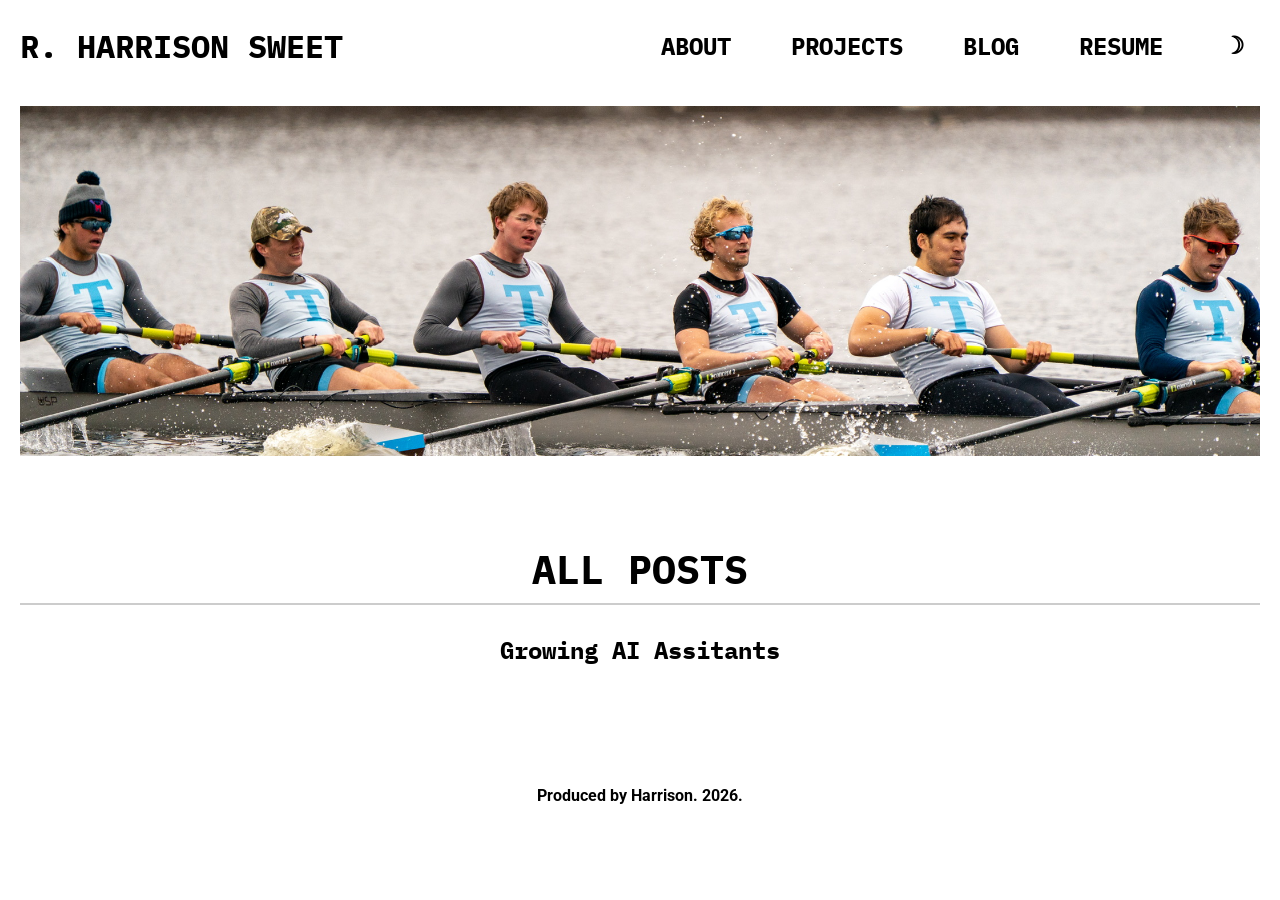
==== blog.html @ 45eb8682 "Blog Addition" ====
<!DOCTYPE html>
<html lang="en">
<head>
    <meta charset="UTF-8">
    <meta name="viewport" content="width=device-width, initial-scale=1.0">
    <title>R. Harrison Sweet | Blog</title>
    <link rel="icon" type="image/svg+xml" href="images/favicon.svg">
    <link rel="stylesheet" href="assets/css/main.css">
    <script src="assets/js/theme.js" defer></script>
</head>
<body>
    <div class="container">
        <!-- Header & Nav -->
        <header class="header">
            <a href="index.html" class="header__home-link">
                <div class="header__logo">R. HARRISON SWEET</div>
            </a>
            <nav id="top" class="nav">
                <a href="index.html" class="nav__link">ABOUT</a>
                <a href="projects.html" class="nav__link">PROJECTS</a>
                <a href="blog.html" class="nav__link nav__link--active">BLOG</a>
                <a href="assets/docs/SweetHarrisonCV.pdf" class="nav__link" target="_blank" rel="noopener noreferrer">RESUME</a>
                <button id="theme-toggle" class="nav__link" style="background: none; border: none; cursor: pointer;">&#x263D;</button>
            </nav>
        </header>

        <main>
            <!-- Hero -->
            <img class="hero__image" src="assets/images/Rowing_Clean.jpeg" alt="Rowing competition banner" />

            <section class="project">
                <h2 class="project__title">ALL POSTS</h2>
                
                <!-- This empty list will be populated by JavaScript -->
                <ul class="project__list" id="blog-feed">
                    <li>Loading posts...</li>
                </ul>
            </section>
        </main>

        <footer class="footer">Produced by Harrison. 2026.</footer>
    </div>
    <!-- Script to fetch the JSON and build the feed -->
    <script>
        document.addEventListener("DOMContentLoaded", () => {
            fetch('assets/js/blog_index.json')
                .then(response => response.json())
                .then(posts => {
                    const feed = document.getElementById('blog-feed');
                    feed.innerHTML = ''; // Clear loading text
                    
                    posts.forEach((post, index) => {
                        const li = document.createElement('li');
                        // Points to a single post template, passing the filename in the URL
                        li.innerHTML = `<a href="post.html?file=${encodeURIComponent(post.file)}">${post.title}</a>`;
                        feed.appendChild(li);
                    });
                })
                .catch(error => {
                    console.error('Error loading blog posts:', error);
                    document.getElementById('blog-feed').innerHTML = '<li>Error loading posts.</li>';
                });
        });
    </script>
</body>
</html>
---- assets/css/main.css ----
/* =================================
   GLOBAL VARIABLES
   ================================= */
:root {
    /* General Colors */
    --color-bg: #ffffff;
    --color-text: #000000;
    --color-text-muted: #555555;
    --color-accent: #0056b3;
    --color-border: #cccccc;

    /* Code Colors */
    --color-code-bg: #f0f0f0;
    --color-pre-bg: #1a1a1a;

    /* Graph Colors */
    --color-edge: #0056b3;
    --color-edge-text: #0056b3;
    --color-node-bg: #ffffff;
    --color-node-stroke: #0056b3;
    --color-node-text: #333333;
    --cluster-fill: #e6f2ff;
    --cluster-stroke: #8cb3d9;
    --cluster-span: #0056b3;
    --color-link: #0056b3;

    --font-mono: 'IBM Plex Mono', monospace;
    --font-sans: 'Roboto', sans-serif;

    --max-width-global: 1440px;
    --max-width-content: 1105px;
}

body[data-theme="dark"] {
    /* General Colors */
    --color-bg: #121212;
    --color-text: #e0e0e0;
    --color-text-muted: #a0a0a0;
    --color-accent: #ff4d4d;
    --color-border: #333333;

    /* Code Colors */
    --color-code-bg: #2a2a2a;
    --color-pre-bg: #f0f0f0;

    /* Graph Colors */
    --color-edge: #ff4d4d;
    --color-edge-text: #ff4d4d;
    --color-node-bg: #1e293b;
    --color-node-stroke: #ff4d4d;
    --color-node-text: #e0e0e0;
    --cluster-fill: #331414;
    --cluster-stroke: #b33636;
    --cluster-span: #ff4d4d;
    --color-link: #ff4d4d;
}

/* =================================
   BASE BLOCK
   ================================= */
body {
    margin: 0;
    font-family: var(--font-mono);
    background-color: var(--color-bg);
    color: var(--color-text);
    overflow-x: hidden;
}

.container {
    width: 100%;
    max-width: var(--max-width-global);
    margin: 0 auto;
    padding: 0 20px;
    box-sizing: border-box;
}

a, a:visited {
    color: var(--color-link);
    text-decoration: none;
    border-bottom: 1px solid var(--color-link);
    transition: all 0.3 ease;

    &:hover {
        color: var(--color-text);
        border-bottom-color: var(--color-text);
    }
}

/* =================================
   HEADER & NAV BLOCK
   ================================= */
.header {
    display: flex;
    justify-content: space-between;
    align-items: center;
    flex-wrap: wrap;
    padding: 20px 0;
    gap: 20px;

    & .header__home-link {
        text-decoration: none;
        color: var(--color-text);
        border-bottom: none;
    }

    & .header__logo {
        font-size: 2rem;
        font-weight: 700;
        text-align: center;
        flex-grow: 1;
        color: var(--color-text);
        text-decoration: none;
    }
}

.nav {
    display: flex;
    gap: 30px;
    width: 100%;
    justify-content: center;
    flex-wrap: wrap;

    & .nav__link {
        text-decoration: none;
        color: var(--color-text);
        font-size: 1.5rem;
        font-weight: 700;
        padding: 10px 15px;
        transition: color 0.3s ease;
        border-bottom: none;

        &:hover {
        color: var(--color-text-muted);
        }

        & .nav__link--active {
            border-bottom: 4px solid var(--color-text);
        }
    }
}

/* =================================
   HERO BLOCK
   ================================= */
.hero__image {
    width: 100%;
    height: 350px;
    object-fit: cover;
    object-position: 100% 60%;
    display: block;
    margin: 14px 0;
}

/*=============================== 
   ABOUT BLOCK
   ============================== */
.about {
    padding: 50px 0;
    text-align: center;

    & .about__header {
        /* display: inline-block; */
        background: var(--color-bg);
        border-radius: 10px;
        margin-bottom: 40px;
        position: relative;
        z-index: 2;
    }

    & .about__title {
        font-size: 2.5rem;
        font-weight: 700;
        width: 100%;
        margin-bottom: 20px;
        border-bottom: 2px solid #ccc;
        padding-bottom: 0.5rem;
    }

    & .about__content {
        display: flex;
        align-items: center;
        gap: 40px;
        flex-wrap: wrap;
        text-align: left;
    }

    & .about__image-wrapper {
        flex: 1 1 400px;
        display: flex;
        justify-content: center;
    }

    & .about__image {
        width: 100%;
        max-width: 438px;
        height: 600px;
        object-fit: cover;
        object-position: 40% 20%;
        border-radius: 10px;
        outline: 4px solid var(--color-text);
        outline-offset: -4px;
    }

    & .about__text {
        flex: 1 1 600px;
        font-size: 1.25rem;
        font-weight: 700;
        line-height: 1.6;
    }
}

/* =================================
   PROJECT BLOCK
   ================================= */
.project {
    text-align: center;
    padding: 40px 0;

    & .project__title {
        font-size: 2.5rem;
        margin-bottom: 20px;
        border-bottom: 2px solid #ccc;
        padding-bottom: 0.5rem;
    }

    & .project__title__banner {
            background-color: var(--color-text);
            color: var(--color-bg);
            padding: 20px 40px;
            width: 100%;
            box-sizing: border-box;
            text-align: center;

            & h3 {
                margin: 0;
                font-size: 2.5rem
            }
        }

    & .project__list {
        list-style: none;
        padding: 0;
        font-size: 1.5rem;
        line-height: 1.8;
        font-weight: 700;

        & a, & a:visited {
            color: var(--color-text);
            text-decoration: none;
            transition: color 0.3s ease;
            border-bottom: none;
        }
    }

    & .project__section {
        padding: 50px 0;
        display: flex;
        flex-direction: column;
        align-items: center;
        gap: 40px;
    }

    & .project__back-link, & .project__back-link:visited {
        font-family: var(--font-sans);
        font-weight: 700;
        font-size: 1rem;
        color: var(--color-text-muted);
        text-decoration: none;
        padding: 10px 15px;
        border: 2px solid var(--color-border);
        border-radius: 8px;
        transition: all 0.3s ease;

        &:hover {
            background-color: var(--color-code-bg);
            color: var(--color-text);
            border-color: #aaa;
        }
    }
}

/* =================================
   MARKDOWN BLOCK
   ================================= */
.markdown {
    min-width: 0;
    max-width: 95vw;
    overflow-wrap: break-word;
    text-align: left;

    & p {
        font-size: 1.25rem;
        line-height: 1.6;
        font-weight: 700;
        max-width: var(--max-width-content);
        margin-bottom: 20px;
    }

    & h1, & h2, & h3 {
        font-size: 2rem;
        padding-bottom: 10px;
        margin-top: 40px;
        margin-bottom: 20px;
        width: 100%;
        max-width: var(--max-width-content);
    }

    & h1, & h2 {
        border-bottom: 2px solid var(--color-border);
    }

    & h3 {
        font-size: 1.5rem;
    }

    & ul, & ol {
        font-size: 1.2rem;
        line-height: 1.8;
        padding-left: 40px;
        margin-bottom: 20px;
        max-width: var(--max-width-content);
    }

    & li {
        margin-bottom: 10px;
    }

    & code {
        font-family: var(--font-mono);
        background-color: var(--color-code-bg);
        padding: 2px 6px;
        border-radius: 4px;
        font-size: 0.9em;
    }

    & pre {
        background-color: var(--color-pre-bg);
        color: var(--color-bg);
        padding: 20px;
        border-radius: 8px;
        max-width: 100%;
        box-sizing: border-box;
        margin-bottom: 20px;

        & code {
            background-color: transparent;
            padding: 0;
            color: inherit;
            display: block;
            overflow-x: auto;
        }

        & svg {
            display: block;
            margin: 0 auto;
            max-width: 100%;

            & .edgePath path, & .edgePath .path, & .flowchart-link {
                stroke: var(--color-edge) !important;
                stroke-width: 2px !important;
            }

            & marker path, & marker polygon {
                fill: var(--color-edge) !important;
                stroke: var(--color-edge) !important;
            }

            & .edgeLabel, & .edgeLabel div, & .edgeLabel span {
                background-color: transparent !important;
                color: var(--color-edge-text) !important;

                -webkit-text-stroke: 5px var(--color-bg);
                paint-order: stroke fill;
            }

            & .node rect, & .node circle, & .node ellipse, & .node polygon, & .node path {
                fill: var(--color-node-bg) !important;
                stroke: var(--color-node-stroke) !important;
                stroke-width: 2px !important;
            }

            & .node .label, & .node span, & .node text {
                color: var(--color-node-text) !important;
                fill: var(--color-node-text) !important;
                font-weight: 600 !important;
            }
        }
    }

    & pre:has(svg) {
        background-color: transparent;
        padding: 0;
    }

    & blockquote {
        border-left: 4px solid var(--color-text);
        margin: 0 0 20px 0;
        padding-left: 20px;
        font-style: italic;
        color: var(--color-text-muted);
        max-width: var(--max-width-content);
    }

    & strong, & b {
        color: var(--color-accent);
    }

    & img {
        width: 100%;
        max-width: var(--max-width-content);
        height: auto;
        outline: 4px solid var(--color-text);
        display: block;
        margin: 30px auto;
    }
}

.cluster rect {
    fill: var(--cluster-fill) !important;
    stroke: var(--cluster-stroke) !important;
    stroke-width: 2px !important;
}

.cluster-label text, 
.cluster-label span,
.cluster-label div {
    fill: var(--cluster-span) !important;
    color: var(--cluster-span) !important;
    font-weight: 700 !important;

    -webkit-text-stroke: 5px var(--color-bg);
    paint-order: stroke fill;
}

/* =========================================
   UI ELEMENTS & FOOTER
   ========================================= */
.footer {
    text-align: center;
    padding: 20px 0;
    margin-top: 30px;
    font-family: var(--font-sans);
    font-size: 1rem;
    font-weight: 700;
}

/* ibm-plex-mono-700 - latin */
@font-face {
  font-display: swap;
  font-family: 'IBM Plex Mono';
  font-style: normal;
  font-weight: 700;
  src: url('../fonts/ibm-plex-mono-v20-latin-700.woff2') format('woff2');
}

/* roboto-700 - latin */
@font-face {
  font-display: swap; /* Check https://developer.mozilla.org/en-US/docs/Web/CSS/@font-face/font-display for other options. */
  font-family: 'Roboto';
  font-style: normal;
  font-weight: 700;
  src: url('../fonts/roboto-v51-latin-700.woff2') format('woff2'); /* Chrome 36+, Opera 23+, Firefox 39+, Safari 12+, iOS 10+ */
}

/* =========================================
   MEDIA QUERIES
   ========================================= */
@media (min-width: 769px) {
    .header__logo {
        text-align: left;
        flex-grow: 0;
    }
    .nav {
        width: auto;
    }
}

@media (max-width: 768px) {
    .header {
        flex-direction: column;
    }
    .header__logo, 
    .nav__link, 
    .project__list {
        font-size: 1.2rem;
    }
    .project__title, 
    .project__title__banner h3 {
        font-size: 2rem;
    }
    .markdown {
        font-size: 1.1rem;
    }
}
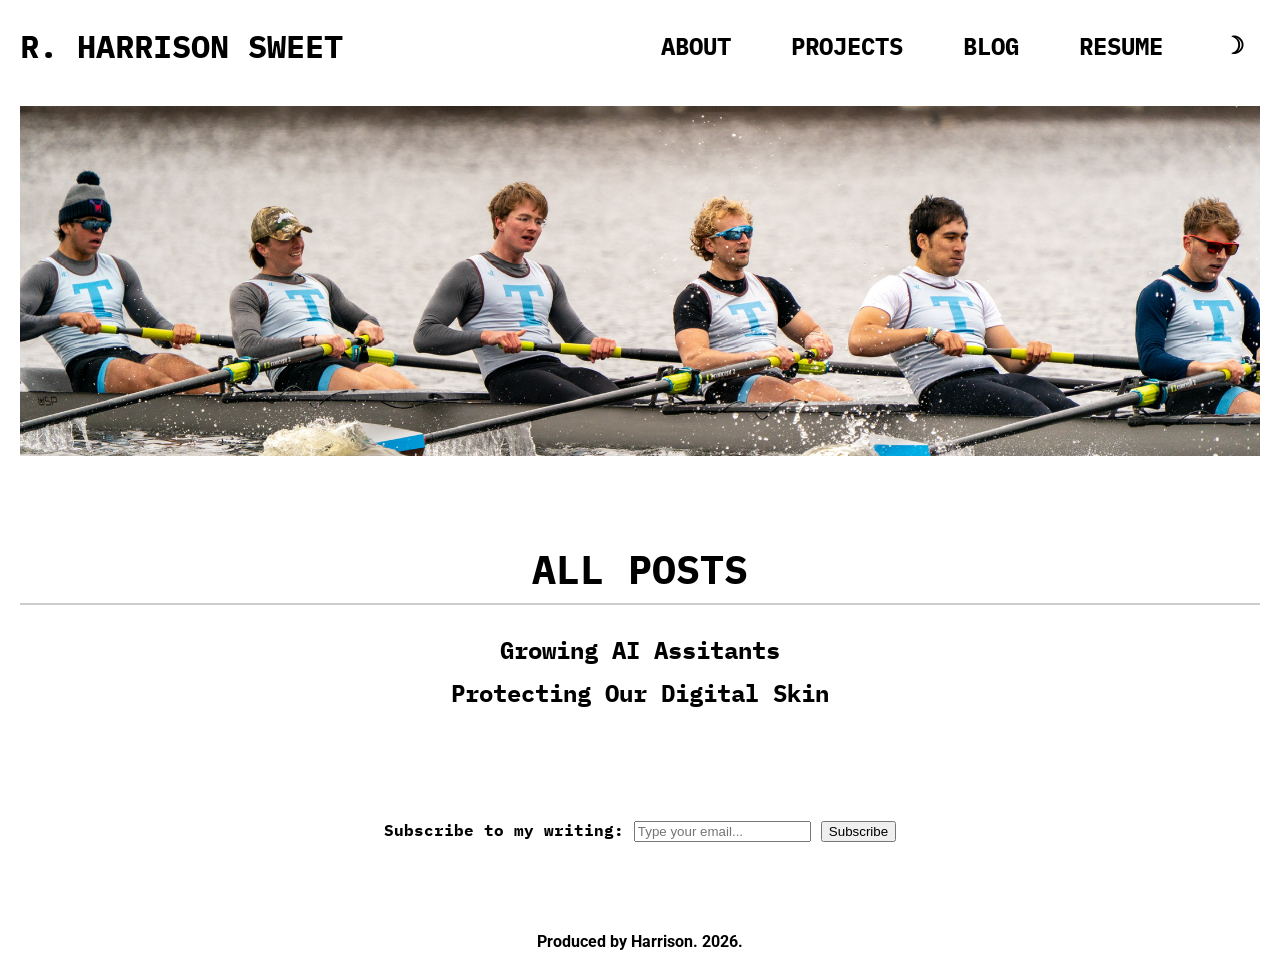
==== commit d2f2867f: "Subscribe Button" ====
--- a/blog.html
+++ b/blog.html
@@ -7,10 +7,14 @@
     <link rel="icon" type="image/svg+xml" href="images/favicon.svg">
     <link rel="stylesheet" href="assets/css/main.css">
     <script src="assets/js/theme.js" defer></script>
+    <script src="assets/js/theme_init.js"></script>
+    <script src="assets/js/blog_feed.js" defer></script>
 </head>
 <body>
     <div class="container">
-        <!-- Header & Nav -->
+        <!-- ----------------------------------------- -->
+        <!--                 Header                    -->
+        <!-- ----------------------------------------- -->
         <header class="header">
             <a href="index.html" class="header__home-link">
                 <div class="header__logo">R. HARRISON SWEET</div>
@@ -31,36 +35,28 @@
             <section class="project">
                 <h2 class="project__title">ALL POSTS</h2>
                 
-                <!-- This empty list will be populated by JavaScript -->
+                <!-- Populated by JavaScript -->
                 <ul class="project__list" id="blog-feed">
                     <li>Loading posts...</li>
                 </ul>
+            </section>
+
+            <section class="project">
+                <form action="https://world.hey.com/harrison.sweet@hey.com/subscribers" method="POST">
+                    <label for="subscriber_email_address">Subscribe to my writing:</label>
+                    <input 
+                        type="email" 
+                        name="subscriber[email_address]" 
+                        id="subscriber_email_address" 
+                        placeholder="Type your email..." 
+                        required
+                    >
+                    <button type="submit">Subscribe</button>
+                </form>
             </section>
         </main>
 
         <footer class="footer">Produced by Harrison. 2026.</footer>
     </div>
-    <!-- Script to fetch the JSON and build the feed -->
-    <script>
-        document.addEventListener("DOMContentLoaded", () => {
-            fetch('assets/js/blog_index.json')
-                .then(response => response.json())
-                .then(posts => {
-                    const feed = document.getElementById('blog-feed');
-                    feed.innerHTML = ''; // Clear loading text
-                    
-                    posts.forEach((post, index) => {
-                        const li = document.createElement('li');
-                        // Points to a single post template, passing the filename in the URL
-                        li.innerHTML = `<a href="post.html?file=${encodeURIComponent(post.file)}">${post.title}</a>`;
-                        feed.appendChild(li);
-                    });
-                })
-                .catch(error => {
-                    console.error('Error loading blog posts:', error);
-                    document.getElementById('blog-feed').innerHTML = '<li>Error loading posts.</li>';
-                });
-        });
-    </script>
 </body>
 </html>
